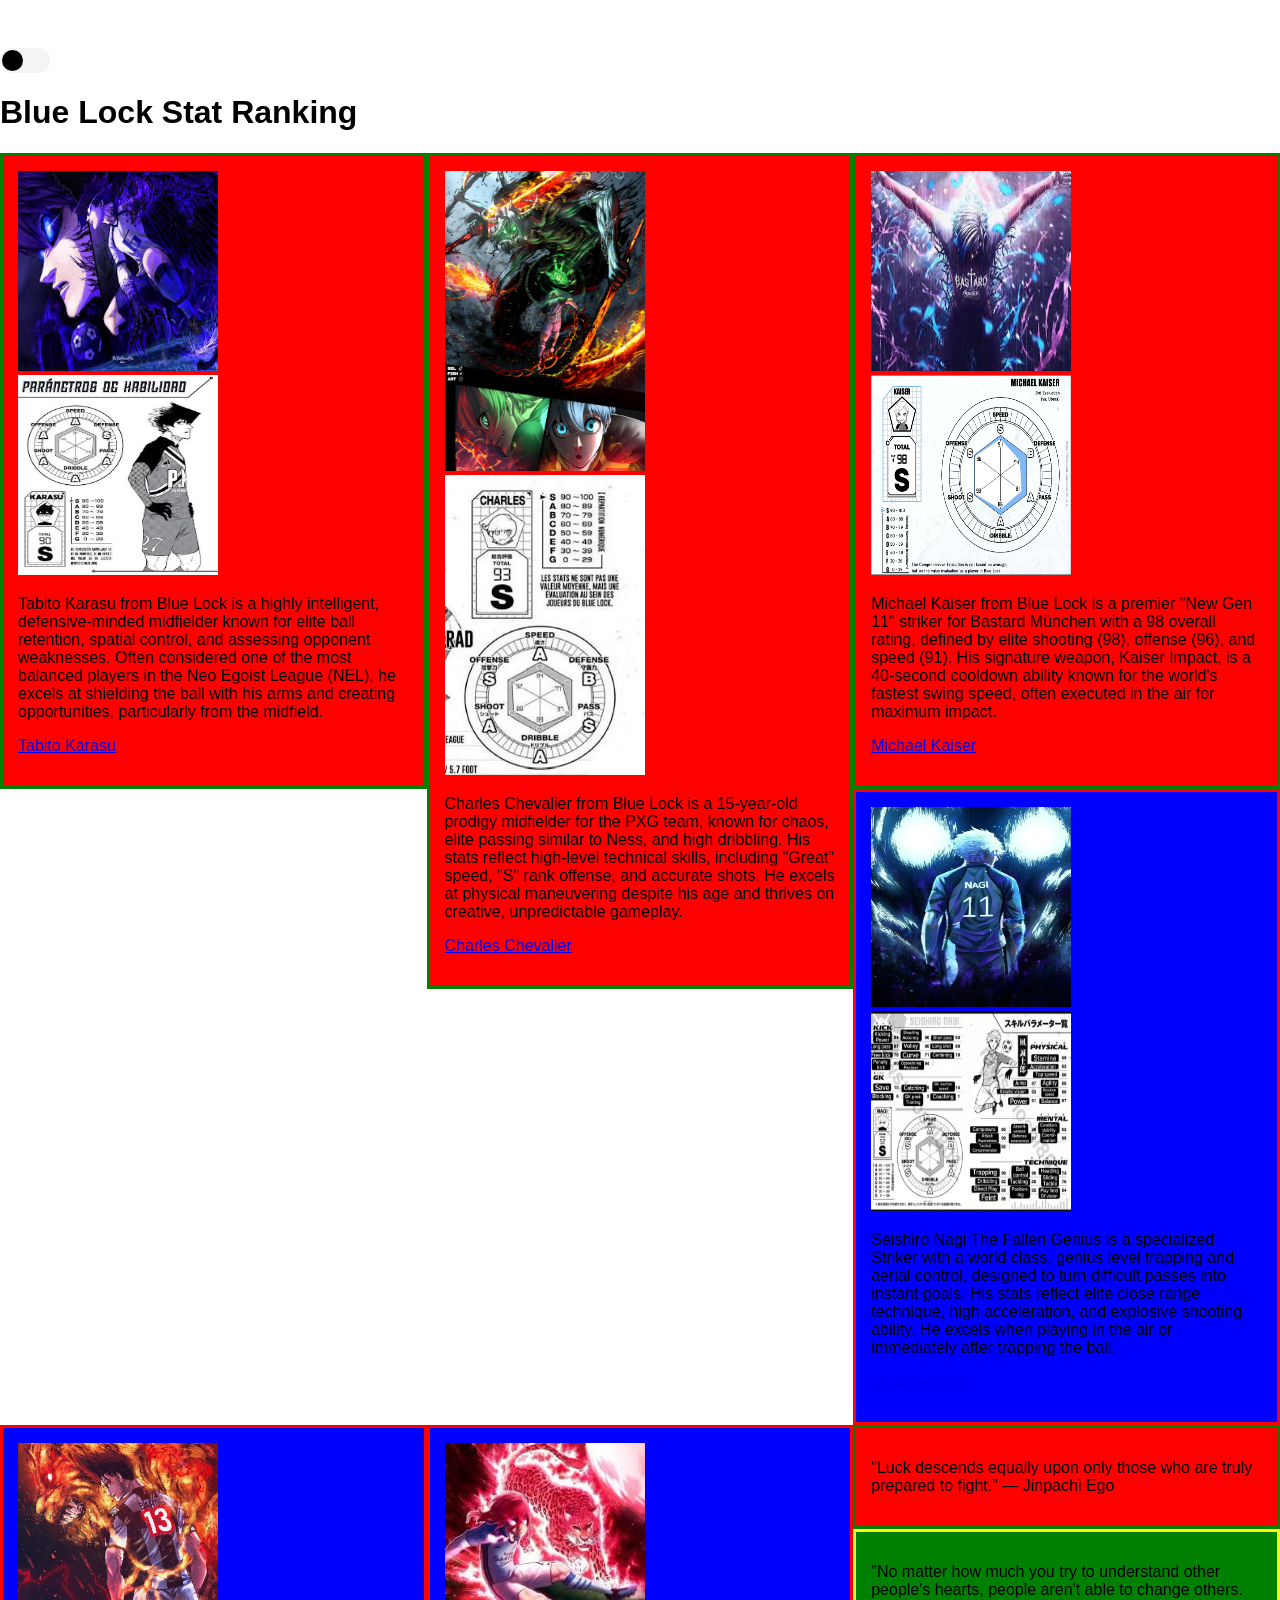
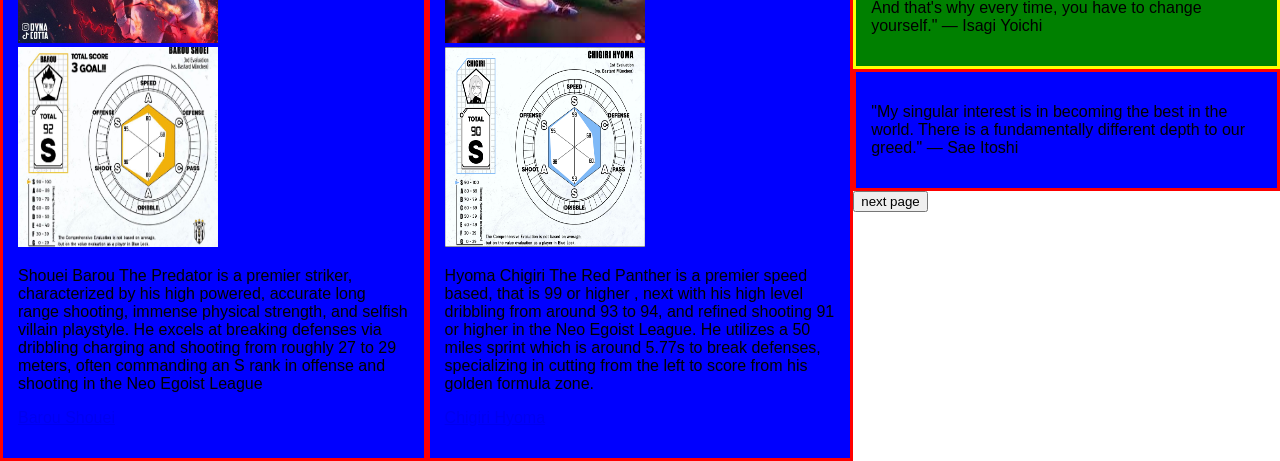
==== index.html @ 97e5da70 "hgvbhg" ====
<!DOCTYPE html>
<html lang="en">
<head>
    <meta charset="UTF-8">
    <meta name="viewport" content="width=device-width, initial-scale=1.0">
    <link rel="stylesheet" href="styles.css">
   
    <!--This is how the bavigation bar is created-->
<nav class="navbar">
    <div class="nav-left">
      <a href="index.html">Home</a>
      <a href="about.html">About</a>
      <a href="projectinfo.html">Project info</a>
    </div>
  </nav> 

<!-- Toggle Switch -->
      <div class="theme-toggle">
          <input type="checkbox" id="theme-switch">
          <label for="theme-switch" class="toggle-label">
              <span class="toggle-ball"></span>
          </label>
      </div>
  </nav>
  
        
 
<!-- Main Content -->
<div class="main-content">
     <h1>Blue Lock Stat Ranking</h1>
</div>
<div class="container">
    
    
<div class="box LeftAlign">
<img src="images/Karasu.jpg" alt="Karasu" width="200px" height="200px">
<img src="images/Karasu stats.jpg" alt="Karasu stats" width="200px" height="200px">
<p>Tabito Karasu from Blue Lock is a highly intelligent, defensive-minded midfielder known for elite ball retention, spatial control, and assessing opponent weaknesses. Often considered one of the most balanced players in the Neo Egoist League (NEL), he excels at shielding the ball with his arms and creating opportunities, particularly from the midfield.</p>
<p><a href=https://bluelock.fandom.com/wiki/Tabito_Karasu>Tabito Karasu</a></p>  
</div>
<div class="box LeftAlign">
<img src="images/Charles.jpg" alt="Charles" width="200px" height="300px">
<img src="images/charles stats.jpg" alt="charles stats.jpg" width="200px" height="300px">
<p>Charles Chevalier from Blue Lock is a 15-year-old prodigy midfielder for the PXG team, known for chaos, elite passing similar to Ness, and high dribbling. His stats reflect high-level technical skills, including "Great" speed, "S" rank offense, and accurate shots. He excels at physical maneuvering despite his age and thrives on creative, unpredictable gameplay.</p>
<p><a href=https://bluelock.fandom.com/wiki/Charles_Chevalier>Charles Chevalier</a></p>
</div>
<div class="box LeftAlign">
<img src="images/Kaiser.jpg" alt="Kaiser" width="200px" height="200px">
 <img src="images/Kaiser stats.jpg" alt="Kaiser" width="200px" height="200px">
 <p>Michael Kaiser from Blue Lock is a premier "New Gen 11" striker for Bastard München with a 98 overall rating, defined by elite shooting (98), offense (96), and speed (91). His signature weapon, Kaiser Impact, is a 40-second cooldown ability known for the world's fastest swing speed, often executed in the air for maximum impact.</p>
 <p><a href=https://bluelock.fandom.com/wiki/Michael_Kaiser>Michael Kaiser</a></p>
</div>
<div class="box RightAlign">
<img src="images/Nagi.jpg" alt="Nagi" width="200px" height="200px">
<img src="images/Nagi stats.jpg" alt="Nagi stats" width="200px" height="200px">
 <p>Seishiro Nagi The Fallen Genius is a specialized Striker with a world class, genius level trapping and aerial control, designed to turn difficult passes into instant goals. His stats reflect elite close range technique, high acceleration, and explosive shooting ability. He excels when playing in the air or immediately after trapping the ball.</p>
 <p><a href=https://bluelock.fandom.com/wiki/Seishiro_Nagi>Nagi Seishiro</a></p>
</div>
<div class="box RightAlign">
<img src="images/Barou.jpg" alt="Barou" width="200px" height="200px">
<img src="images/Barou stats.jpg" alt="Barou stats" width="200px" height="200px">
<p>Shouei Barou The Predator is a premier striker, characterized by his high powered, accurate long range shooting, immense physical strength, and selfish villain playstyle. He excels at breaking defenses via dribbling charging and shooting from roughly 27 to 29 meters, often commanding an S rank in offense and shooting in the Neo Egoist League</p>
<p><a href=https://bluelock.fandom.com/wiki/Shoei_Baro>Barou Shouei</a></p>
</div>
<div class="box RightAlign">
<img src="images/chigiri.jpg" alt="chigiri" width="200px" height="200px">
<img src="images/chigiri stats.jpg" alt="chigiri stats" width="200px" height="200px">
<p>Hyoma Chigiri The Red Panther is a premier speed based, that is 99 or higher , next with his high level dribbling from around 93 to 94, and refined shooting 91 or higher in the Neo Egoist League. He utilizes a 50 miles sprint which is around 5.77s to break defenses, specializing in cutting from the left to score from his golden formula zone.</p>
 <p><a href=https://bluelock.fandom.com/wiki/Hyoma_Chigiri>Chigiri Hyoma</a></p>
</div>
    




        <div class="box LeftAlign">
            <p> "Luck descends equally upon only those who are truly prepared to fight." — Jinpachi Ego</p>
        </div>
        <div class="box CenterAlign">
            <p> "No matter how much you try to understand other people's hearts, people aren't able to change others. And that's why every time, you have to change yourself." — Isagi Yoichi</p>
        </div>
        <div class="box RightAlign">
            <p> "My singular interest is in becoming the best in the world. There is a fundamentally different depth to our greed." — Sae Itoshi</p>
       
        </div>


   
    <a href="Page2.html">
        <button>next page</button>
    </a>
    <script src="script.js"></script>
    <script>
        function toggleSidebar() {
            document.getElementById("sidebar").classList.toggle("active");
        }
    </script>
</body> 
</html>
---- styles.css ----
:root {
    --bg: #ffffff;
    --bg: #000;
    --card: #f4f4f4;
}

.dark {
    --bg: #121212;
    --text: #fff;
    --card: #1e1e1e;
}

body {
    margin: 0;
    font-family: Arial, sans-serif;
    background: var(--bg);
    color: var(--text);
}

.navbar {
   display: flex;
   justify-content: space-between; /* centers items horizontally */
   align-items: center; /*centers item vertically */
   padding: 15px 0;
   gap: 20px; /* Adds space between the navbar option */
   background: #333;
   color: white;
}

.navbar a {
    color: white;
    margin-right: 15px;
}

/* Toggle button */
.toggle-btn {
    font-size: 24px;
    padding: 15px;
    cursor: pointer;
    text-align: center;
}

/* Nav links (hidden by default) */
.nav-links {
    list-style: none;
    margin-top: 20px;
    opacity: 0;
    visibility: hidden;
    transform: translateX(-20px);
    transition: opacity 0.3s ease, transform 0.3s ease;
}



.nav-links li {
    padding: 15px;
}
.nav-links a {
    color:  blue;
    text-decoration: none;
    display: block;
}
.nav-links a:hover {
    background-color: #176841;
    border-radius: 4px;
}

:root {
    --bg: #ffffff;
    --text: #000000;
    --nav-bag: #333333;
    --nav-text: #ffffff;
    --card: #f4f4f4;
}

body.dark {
    --bg: #121212;
    --text: #ffffff;
    --nav-bg: #1e1e1e;
    --nav-text: #ffffff;
    --card: #2a2a2a;
}

/*Global Styles*/

body {
    margin: 0;
    font-family: Arial, sans-serif;
    background: var(--bg);
    color: var(--text);
    transition: background 0.3s ease, color 0.3s ease;
}

/* Navbar */

.navbar {
   display: flex;
   justify-content: space-between; 
   align-items: center; 
   padding: 15px 40px;
   gap: 20px; 
   background: var(--nav-bg);
   color: var(--nav-text);
   transition: background 0.3s ease;
}

.nav-left a {
    color: var(--nav-text);
    text-decoration: none;
    margin-right: 20px;
    font-weight: bold;
}

.nav-left a:hover {
    opacity : 0.7;
}

/* Toggle Switch Styling */

.theme-toggle {
    display: flex;
    align-items: center;
}

/*Hide default checkbox */
#theme-switch {
    display: none;
}

/* Toggle background */
.toggle-label {
    width: 50px;
    height: 25px;
    background: var(--card);
    display: block;
    border-radius: 50px;
    position: relative;
    cursor: pointer;
    transition: background 0.3s ease;
}

/* Toggle ball */
.toggle-ball {
    width: 21px;
    height: 21px;
    background: var(--text);
    position: absolute;
    top: 2px;
    left: 2px;
    border-radius: 50%;
    transition: transform 0.3s ease;
}

/* When checked */
#theme-switch:checked + .toggle-label .toggle-ball {
    transform: translateX(25px);
}


.conatiner{
    width: 100%;
    overflow: hidden;
}
.box {
 float: left;
 width: 33.33%;
 padding: 15px;
 color: black;
 box-sizing: border-box; 
}
.LeftAlign{
    background-color: red;
    border: 3px solid green;
}
.CenterAlign {
    background-color: green;
    border: 3px solid yellow;
}
.RightAlign {
    background-color: blue;
    border: 3px solid red;
}
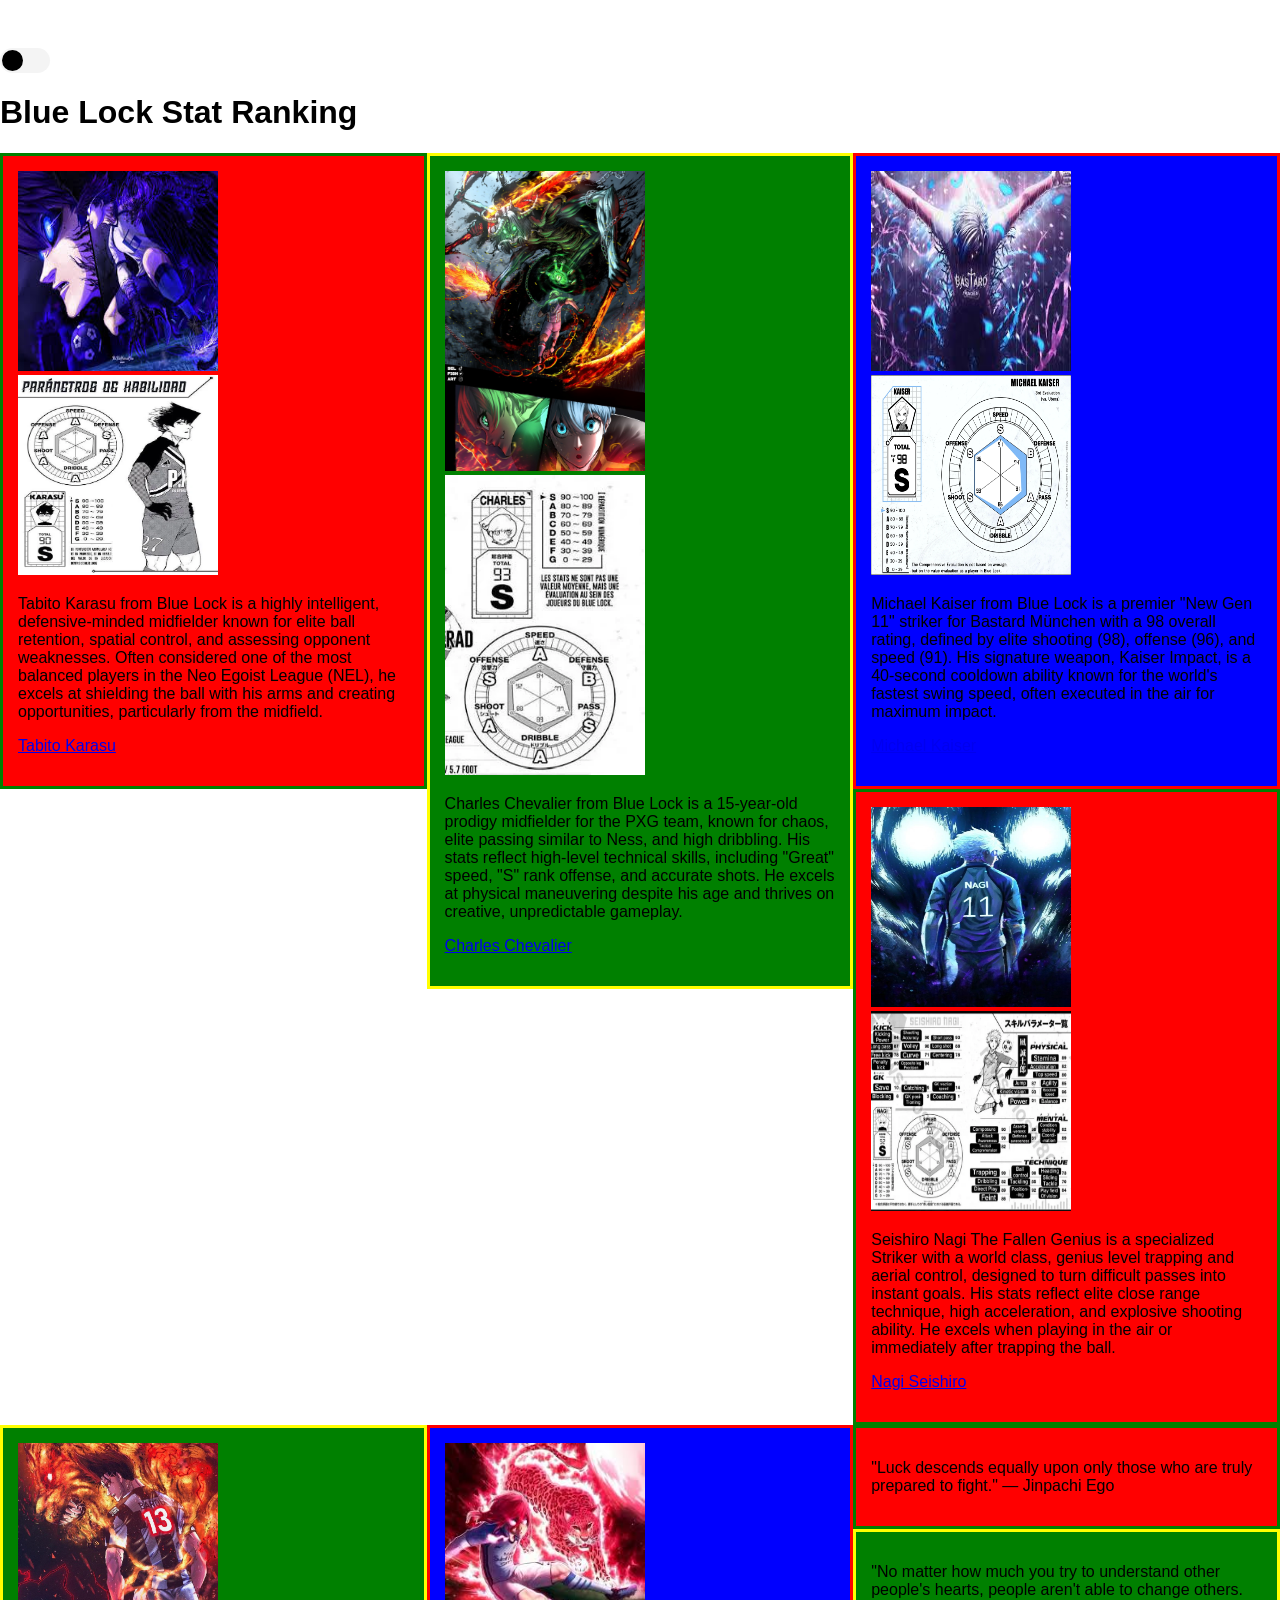
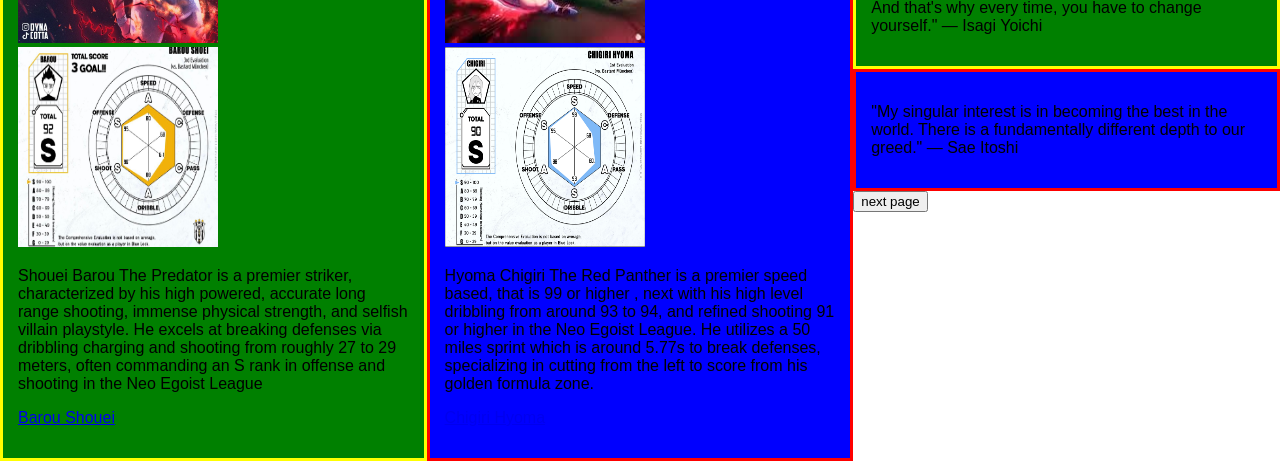
==== commit 7b950e4a: "dhndn" ====
--- a/index.html
+++ b/index.html
@@ -38,25 +38,25 @@
 <p>Tabito Karasu from Blue Lock is a highly intelligent, defensive-minded midfielder known for elite ball retention, spatial control, and assessing opponent weaknesses. Often considered one of the most balanced players in the Neo Egoist League (NEL), he excels at shielding the ball with his arms and creating opportunities, particularly from the midfield.</p>
 <p><a href=https://bluelock.fandom.com/wiki/Tabito_Karasu>Tabito Karasu</a></p>  
 </div>
-<div class="box LeftAlign">
+<div class="box CenterAlign">
 <img src="images/Charles.jpg" alt="Charles" width="200px" height="300px">
 <img src="images/charles stats.jpg" alt="charles stats.jpg" width="200px" height="300px">
 <p>Charles Chevalier from Blue Lock is a 15-year-old prodigy midfielder for the PXG team, known for chaos, elite passing similar to Ness, and high dribbling. His stats reflect high-level technical skills, including "Great" speed, "S" rank offense, and accurate shots. He excels at physical maneuvering despite his age and thrives on creative, unpredictable gameplay.</p>
 <p><a href=https://bluelock.fandom.com/wiki/Charles_Chevalier>Charles Chevalier</a></p>
 </div>
-<div class="box LeftAlign">
+<div class="box RightAlign">
 <img src="images/Kaiser.jpg" alt="Kaiser" width="200px" height="200px">
  <img src="images/Kaiser stats.jpg" alt="Kaiser" width="200px" height="200px">
  <p>Michael Kaiser from Blue Lock is a premier "New Gen 11" striker for Bastard München with a 98 overall rating, defined by elite shooting (98), offense (96), and speed (91). His signature weapon, Kaiser Impact, is a 40-second cooldown ability known for the world's fastest swing speed, often executed in the air for maximum impact.</p>
  <p><a href=https://bluelock.fandom.com/wiki/Michael_Kaiser>Michael Kaiser</a></p>
 </div>
-<div class="box RightAlign">
+<div class="box LeftAlign">
 <img src="images/Nagi.jpg" alt="Nagi" width="200px" height="200px">
 <img src="images/Nagi stats.jpg" alt="Nagi stats" width="200px" height="200px">
  <p>Seishiro Nagi The Fallen Genius is a specialized Striker with a world class, genius level trapping and aerial control, designed to turn difficult passes into instant goals. His stats reflect elite close range technique, high acceleration, and explosive shooting ability. He excels when playing in the air or immediately after trapping the ball.</p>
  <p><a href=https://bluelock.fandom.com/wiki/Seishiro_Nagi>Nagi Seishiro</a></p>
 </div>
-<div class="box RightAlign">
+<div class="box CenterAlign">
 <img src="images/Barou.jpg" alt="Barou" width="200px" height="200px">
 <img src="images/Barou stats.jpg" alt="Barou stats" width="200px" height="200px">
 <p>Shouei Barou The Predator is a premier striker, characterized by his high powered, accurate long range shooting, immense physical strength, and selfish villain playstyle. He excels at breaking defenses via dribbling charging and shooting from roughly 27 to 29 meters, often commanding an S rank in offense and shooting in the Neo Egoist League</p>
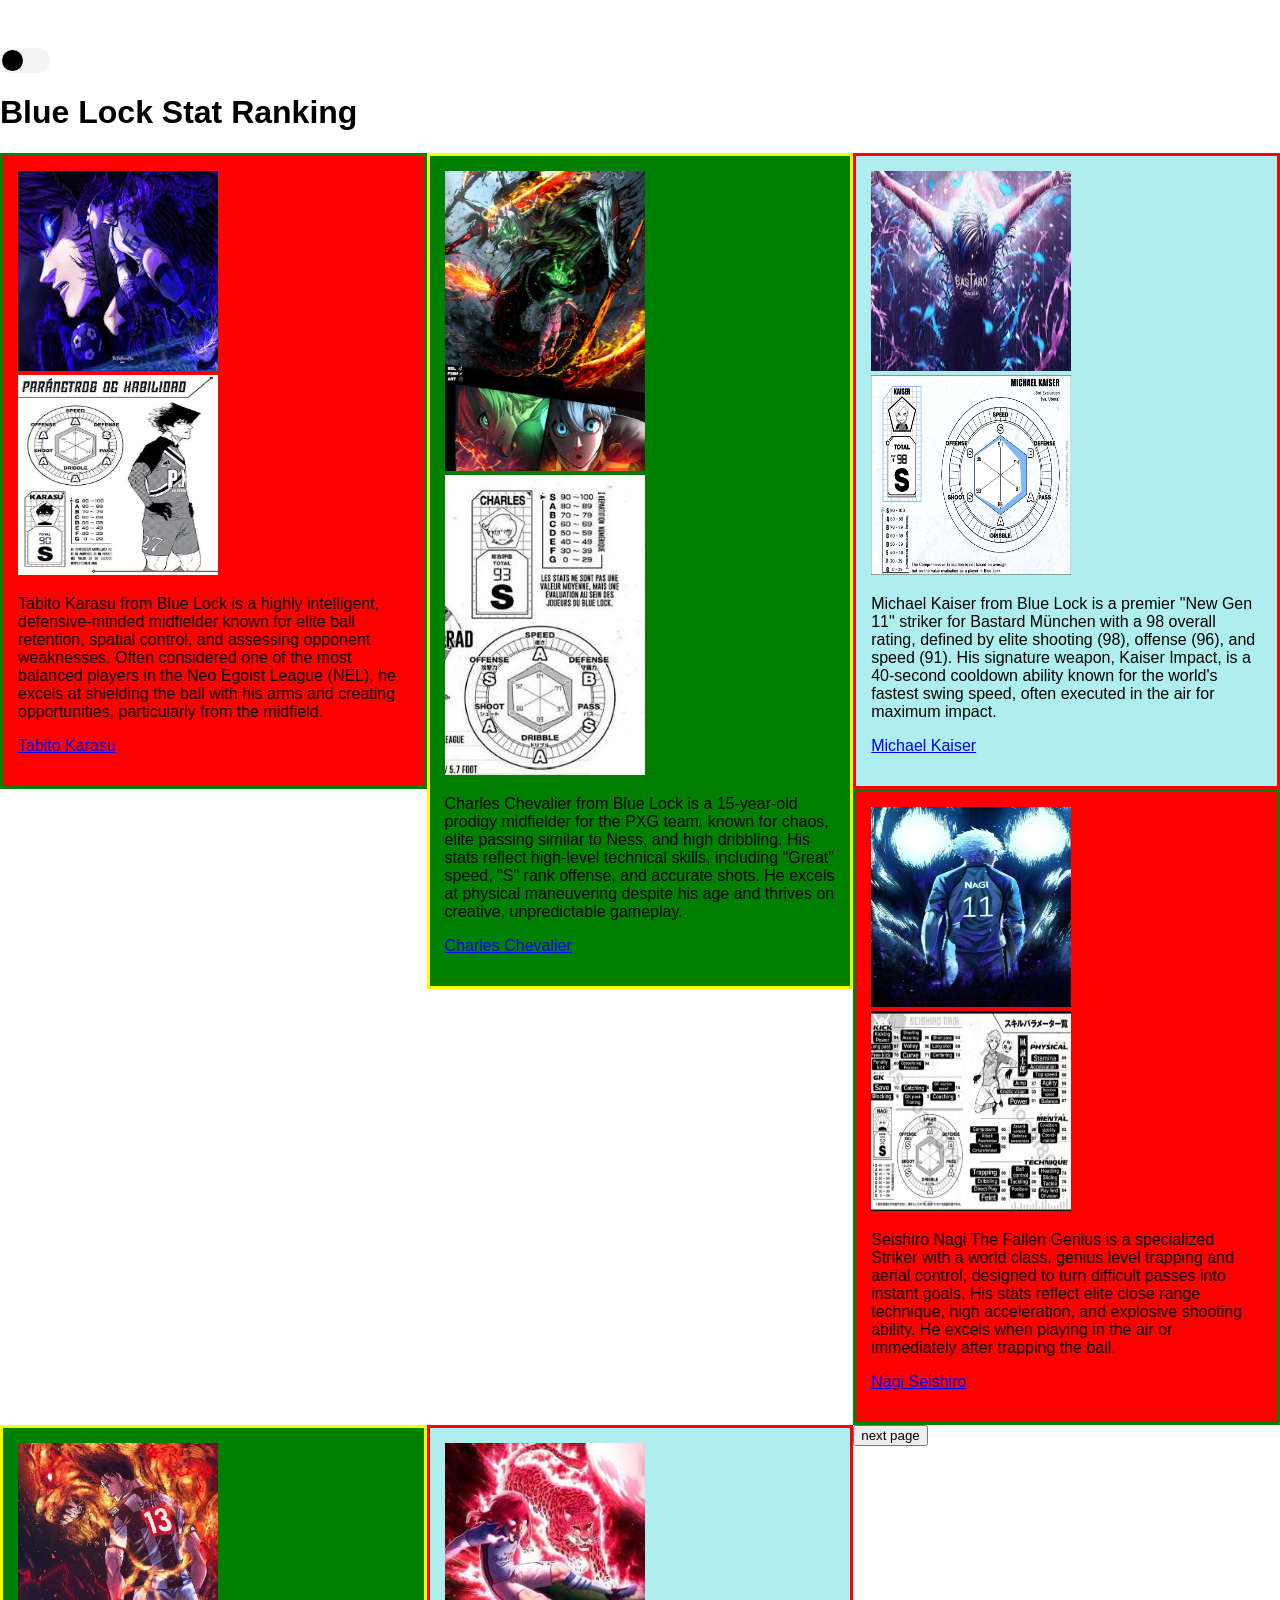
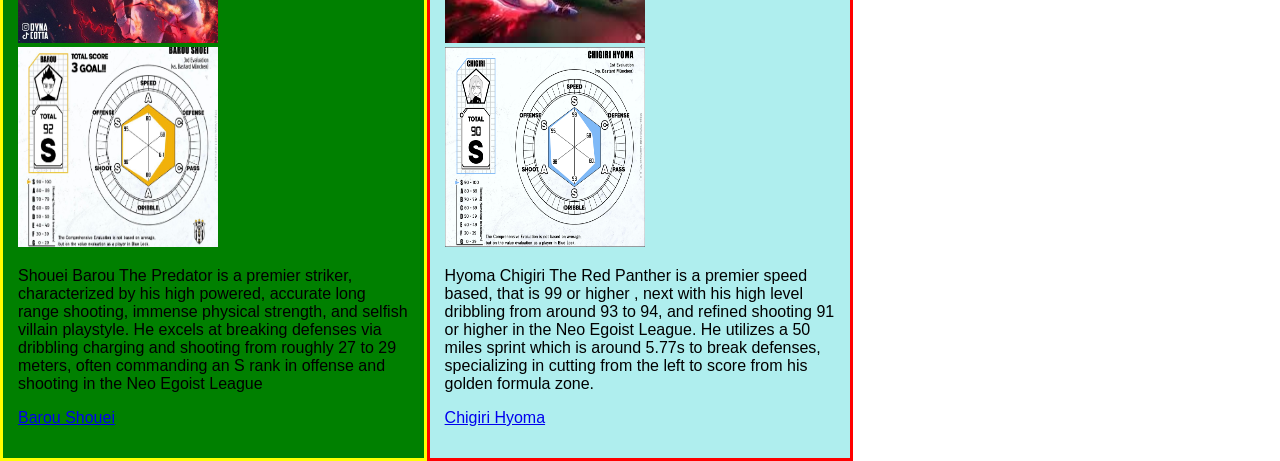
==== commit d555452c: "wejej" ====
--- a/index.html
+++ b/index.html
@@ -68,21 +68,6 @@
 <p>Hyoma Chigiri The Red Panther is a premier speed based, that is 99 or higher , next with his high level dribbling from around 93 to 94, and refined shooting 91 or higher in the Neo Egoist League. He utilizes a 50 miles sprint which is around 5.77s to break defenses, specializing in cutting from the left to score from his golden formula zone.</p>
  <p><a href=https://bluelock.fandom.com/wiki/Hyoma_Chigiri>Chigiri Hyoma</a></p>
 </div>
-    
-
-
-
-
-        <div class="box LeftAlign">
-            <p> "Luck descends equally upon only those who are truly prepared to fight." — Jinpachi Ego</p>
-        </div>
-        <div class="box CenterAlign">
-            <p> "No matter how much you try to understand other people's hearts, people aren't able to change others. And that's why every time, you have to change yourself." — Isagi Yoichi</p>
-        </div>
-        <div class="box RightAlign">
-            <p> "My singular interest is in becoming the best in the world. There is a fundamentally different depth to our greed." — Sae Itoshi</p>
-       
-        </div>
 
 
    
--- a/styles.css
+++ b/styles.css
@@ -177,6 +177,6 @@
     border: 3px solid yellow;
 }
 .RightAlign {
-    background-color: blue;
+    background-color: paleturquoise;
     border: 3px solid red;
 }
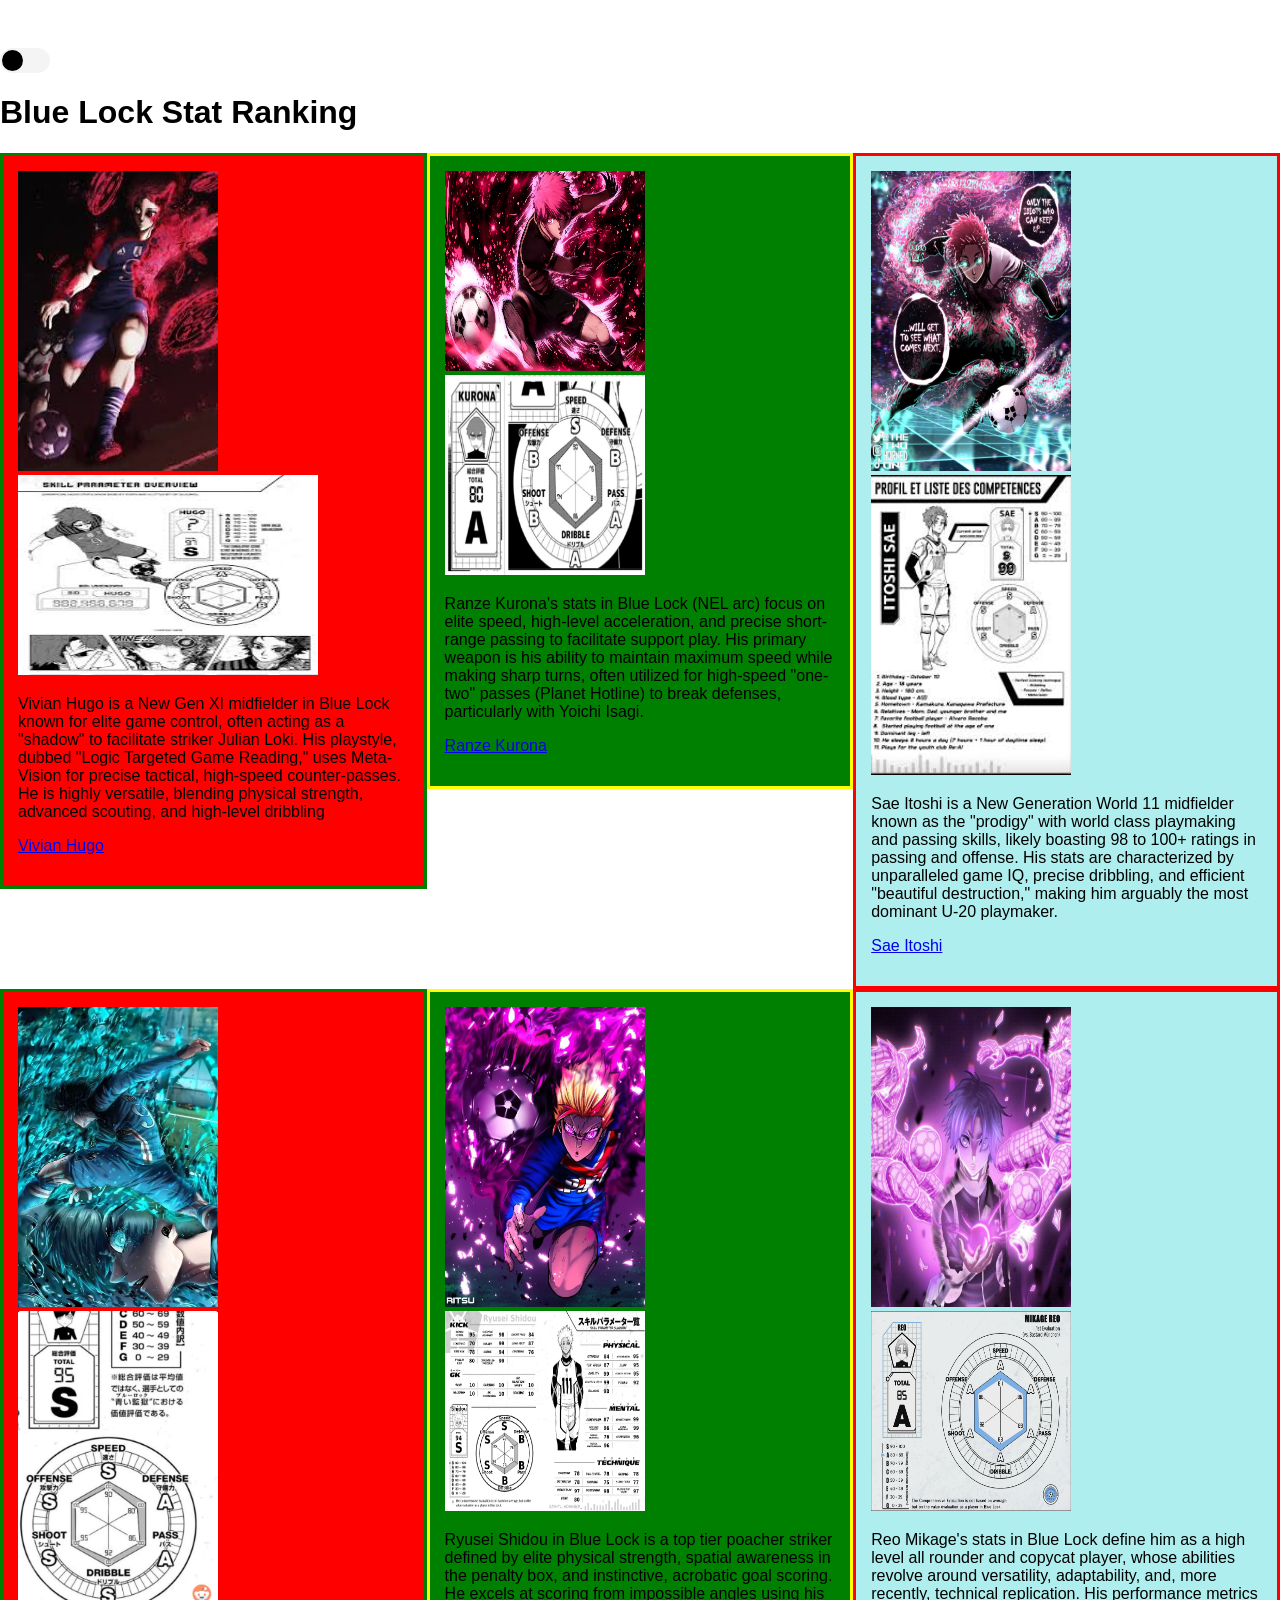
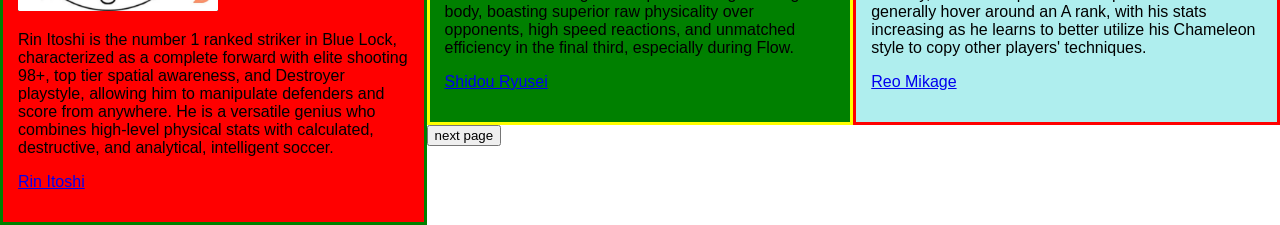
==== commit a533b478: "bsbsb" ====
--- a/index.html
+++ b/index.html
@@ -4,17 +4,13 @@
     <meta charset="UTF-8">
     <meta name="viewport" content="width=device-width, initial-scale=1.0">
     <link rel="stylesheet" href="styles.css">
-   
-    <!--This is how the bavigation bar is created-->
 <nav class="navbar">
     <div class="nav-left">
       <a href="index.html">Home</a>
       <a href="about.html">About</a>
       <a href="projectinfo.html">Project info</a>
     </div>
-  </nav> 
-
-<!-- Toggle Switch -->
+  </nav>
       <div class="theme-toggle">
           <input type="checkbox" id="theme-switch">
           <label for="theme-switch" class="toggle-label">
@@ -22,63 +18,53 @@
           </label>
       </div>
   </nav>
-  
-        
- 
-<!-- Main Content -->
-<div class="main-content">
+<div class="main-content"></div>
      <h1>Blue Lock Stat Ranking</h1>
-</div>
-<div class="container">
+
     
     
 <div class="box LeftAlign">
-<img src="images/Karasu.jpg" alt="Karasu" width="200px" height="200px">
-<img src="images/Karasu stats.jpg" alt="Karasu stats" width="200px" height="200px">
-<p>Tabito Karasu from Blue Lock is a highly intelligent, defensive-minded midfielder known for elite ball retention, spatial control, and assessing opponent weaknesses. Often considered one of the most balanced players in the Neo Egoist League (NEL), he excels at shielding the ball with his arms and creating opportunities, particularly from the midfield.</p>
-<p><a href=https://bluelock.fandom.com/wiki/Tabito_Karasu>Tabito Karasu</a></p>  
-</div>
-<div class="box CenterAlign">
-<img src="images/Charles.jpg" alt="Charles" width="200px" height="300px">
-<img src="images/charles stats.jpg" alt="charles stats.jpg" width="200px" height="300px">
-<p>Charles Chevalier from Blue Lock is a 15-year-old prodigy midfielder for the PXG team, known for chaos, elite passing similar to Ness, and high dribbling. His stats reflect high-level technical skills, including "Great" speed, "S" rank offense, and accurate shots. He excels at physical maneuvering despite his age and thrives on creative, unpredictable gameplay.</p>
-<p><a href=https://bluelock.fandom.com/wiki/Charles_Chevalier>Charles Chevalier</a></p>
-</div>
-<div class="box RightAlign">
-<img src="images/Kaiser.jpg" alt="Kaiser" width="200px" height="200px">
- <img src="images/Kaiser stats.jpg" alt="Kaiser" width="200px" height="200px">
- <p>Michael Kaiser from Blue Lock is a premier "New Gen 11" striker for Bastard München with a 98 overall rating, defined by elite shooting (98), offense (96), and speed (91). His signature weapon, Kaiser Impact, is a 40-second cooldown ability known for the world's fastest swing speed, often executed in the air for maximum impact.</p>
- <p><a href=https://bluelock.fandom.com/wiki/Michael_Kaiser>Michael Kaiser</a></p>
-</div>
-<div class="box LeftAlign">
-<img src="images/Nagi.jpg" alt="Nagi" width="200px" height="200px">
-<img src="images/Nagi stats.jpg" alt="Nagi stats" width="200px" height="200px">
- <p>Seishiro Nagi The Fallen Genius is a specialized Striker with a world class, genius level trapping and aerial control, designed to turn difficult passes into instant goals. His stats reflect elite close range technique, high acceleration, and explosive shooting ability. He excels when playing in the air or immediately after trapping the ball.</p>
- <p><a href=https://bluelock.fandom.com/wiki/Seishiro_Nagi>Nagi Seishiro</a></p>
-</div>
-<div class="box CenterAlign">
-<img src="images/Barou.jpg" alt="Barou" width="200px" height="200px">
-<img src="images/Barou stats.jpg" alt="Barou stats" width="200px" height="200px">
-<p>Shouei Barou The Predator is a premier striker, characterized by his high powered, accurate long range shooting, immense physical strength, and selfish villain playstyle. He excels at breaking defenses via dribbling charging and shooting from roughly 27 to 29 meters, often commanding an S rank in offense and shooting in the Neo Egoist League</p>
-<p><a href=https://bluelock.fandom.com/wiki/Shoei_Baro>Barou Shouei</a></p>
-</div>
-<div class="box RightAlign">
-<img src="images/chigiri.jpg" alt="chigiri" width="200px" height="200px">
-<img src="images/chigiri stats.jpg" alt="chigiri stats" width="200px" height="200px">
-<p>Hyoma Chigiri The Red Panther is a premier speed based, that is 99 or higher , next with his high level dribbling from around 93 to 94, and refined shooting 91 or higher in the Neo Egoist League. He utilizes a 50 miles sprint which is around 5.77s to break defenses, specializing in cutting from the left to score from his golden formula zone.</p>
- <p><a href=https://bluelock.fandom.com/wiki/Hyoma_Chigiri>Chigiri Hyoma</a></p>
-</div>
+    <img src="images/hugo.jpg" alt="hugo" width="200px" height="300px">
+    <img src="images/Hugo stats.jpg" alt="Hugo stats" width="300px" height="200px">
+    <p>Vivian Hugo is a New Gen XI midfielder in Blue Lock known for elite game control, often acting as a "shadow" to facilitate striker Julian Loki. His playstyle, dubbed "Logic Targeted Game Reading," uses Meta-Vision for precise tactical, high-speed counter-passes. He is highly versatile, blending physical strength, advanced scouting, and high-level dribbling</p>
+    <p><a href=https://bluelock.fandom.com/wiki/Hugo>Vivian Hugo</a></p>
+  </div>
+  <div class="box CenterAlign">
+    <img src="images/Kurona.jpg" alt="Kurona" width="200px" height="200px">
+    <img src="images/kurona stats.jpg" alt="Kurona" width="200px" height="200px">
+    <p>Ranze Kurona's stats in Blue Lock (NEL arc) focus on elite speed, high-level acceleration, and precise short-range passing to facilitate support play. His primary weapon is his ability to maintain maximum speed while making sharp turns, often utilized for high-speed "one-two" passes (Planet Hotline) to break defenses, particularly with Yoichi Isagi.</p>
+    <p><a href=https://bluelock.fandom.com/wiki/Ranze_Kurona>Ranze Kurona</a></p>
+  </div>
+  <div class="box RightAlign">
+  <img src="images/Sae.jpg" alt="Sae" width="200px" height="300px">
+    <img src="images/Sae Stats.jpg" alt="Sae" width="200px" height="300px">
+    <p>Sae Itoshi is a New Generation World 11 midfielder known as the "prodigy" with world class playmaking and passing skills, likely boasting 98 to 100+ ratings in passing and offense. His stats are characterized by unparalleled game IQ, precise dribbling, and efficient "beautiful destruction," making him arguably the most dominant U-20 playmaker.</p>
+    <p><a href=https://bluelock.fandom.com/wiki/Sae_Itoshi>Sae Itoshi</a></p>
+  </div>
+  <div class="box LeftAlign">
+  <img src="images/Rin.jpg" alt="Rin" width="200px" height="300px">
+    <img src="images/Rin stats.jpg" alt="Rin" width="200px" height="300px">
+    <p>Rin Itoshi is the number 1 ranked striker in Blue Lock, characterized as a complete forward with elite shooting 98+, top tier spatial awareness, and Destroyer playstyle, allowing him to manipulate defenders and score from anywhere. He is a versatile genius who combines high-level physical stats with calculated, destructive, and analytical, intelligent soccer.</p>
+    <p><a href=https://bluelock.fandom.com/wiki/Rin_Itoshi>Rin Itoshi</a></p>
+  </div>
+  <div class="box CenterAlign">
+    <img src="images/Shidou.jpg" alt="Shidou" width="200px" height="300px">
+    <img src="images/Shidou stats.jpg" alt="Shidou stats" width="200px" height="200px">
+    <p>Ryusei Shidou in Blue Lock is a top tier poacher striker defined by elite physical strength, spatial awareness in the penalty box, and instinctive, acrobatic goal scoring. He excels at scoring from impossible angles using his body, boasting superior raw physicality over opponents, high speed reactions, and unmatched efficiency in the final third, especially during Flow.</p>
+    <p><a href=https://bluelock.fandom.com/wiki/Ryusei_Shido>Shidou Ryusei</a></p>
+  </div>
+    <div class="box RightAlign">
+    <img src="images/REO.jpg" alt="REO" width="200px" height="300px">
+    <img src="images/Reo stat.jpg" alt="Reo" width="200px" height="200px">
+    <p>Reo Mikage's stats in Blue Lock define him as a high level all rounder and copycat player, whose abilities revolve around versatility, adaptability, and, more recently, technical replication. His performance metrics generally hover around an A rank, with his stats increasing as he learns to better utilize his Chameleon style to copy other players' techniques.</p>
+    <p><a href=https://bluelock.fandom.com/wiki/Reo_Mikage>Reo Mikage</a></p>
+  </div>
 
-
-   
     <a href="Page2.html">
         <button>next page</button>
     </a>
     <script src="script.js"></script>
     <script>
-        function toggleSidebar() {
-            document.getElementById("sidebar").classList.toggle("active");
-        }
     </script>
 </body> 
 </html>
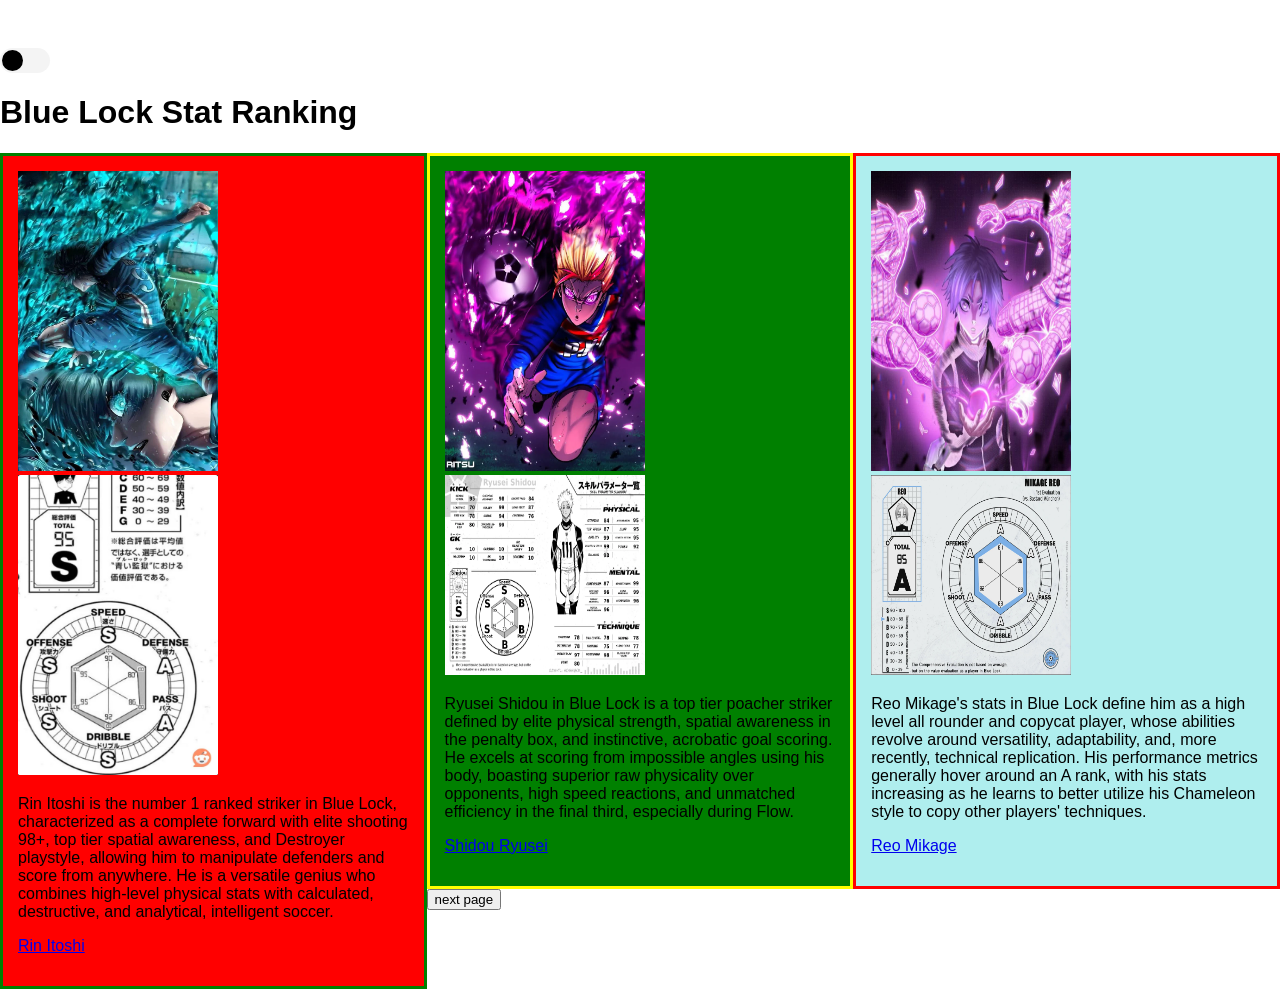
==== commit 98c85db3: "sbsbs" ====
--- a/index.html
+++ b/index.html
@@ -20,27 +20,6 @@
   </nav>
 <div class="main-content"></div>
      <h1>Blue Lock Stat Ranking</h1>
-
-    
-    
-<div class="box LeftAlign">
-    <img src="images/hugo.jpg" alt="hugo" width="200px" height="300px">
-    <img src="images/Hugo stats.jpg" alt="Hugo stats" width="300px" height="200px">
-    <p>Vivian Hugo is a New Gen XI midfielder in Blue Lock known for elite game control, often acting as a "shadow" to facilitate striker Julian Loki. His playstyle, dubbed "Logic Targeted Game Reading," uses Meta-Vision for precise tactical, high-speed counter-passes. He is highly versatile, blending physical strength, advanced scouting, and high-level dribbling</p>
-    <p><a href=https://bluelock.fandom.com/wiki/Hugo>Vivian Hugo</a></p>
-  </div>
-  <div class="box CenterAlign">
-    <img src="images/Kurona.jpg" alt="Kurona" width="200px" height="200px">
-    <img src="images/kurona stats.jpg" alt="Kurona" width="200px" height="200px">
-    <p>Ranze Kurona's stats in Blue Lock (NEL arc) focus on elite speed, high-level acceleration, and precise short-range passing to facilitate support play. His primary weapon is his ability to maintain maximum speed while making sharp turns, often utilized for high-speed "one-two" passes (Planet Hotline) to break defenses, particularly with Yoichi Isagi.</p>
-    <p><a href=https://bluelock.fandom.com/wiki/Ranze_Kurona>Ranze Kurona</a></p>
-  </div>
-  <div class="box RightAlign">
-  <img src="images/Sae.jpg" alt="Sae" width="200px" height="300px">
-    <img src="images/Sae Stats.jpg" alt="Sae" width="200px" height="300px">
-    <p>Sae Itoshi is a New Generation World 11 midfielder known as the "prodigy" with world class playmaking and passing skills, likely boasting 98 to 100+ ratings in passing and offense. His stats are characterized by unparalleled game IQ, precise dribbling, and efficient "beautiful destruction," making him arguably the most dominant U-20 playmaker.</p>
-    <p><a href=https://bluelock.fandom.com/wiki/Sae_Itoshi>Sae Itoshi</a></p>
-  </div>
   <div class="box LeftAlign">
   <img src="images/Rin.jpg" alt="Rin" width="200px" height="300px">
     <img src="images/Rin stats.jpg" alt="Rin" width="200px" height="300px">
